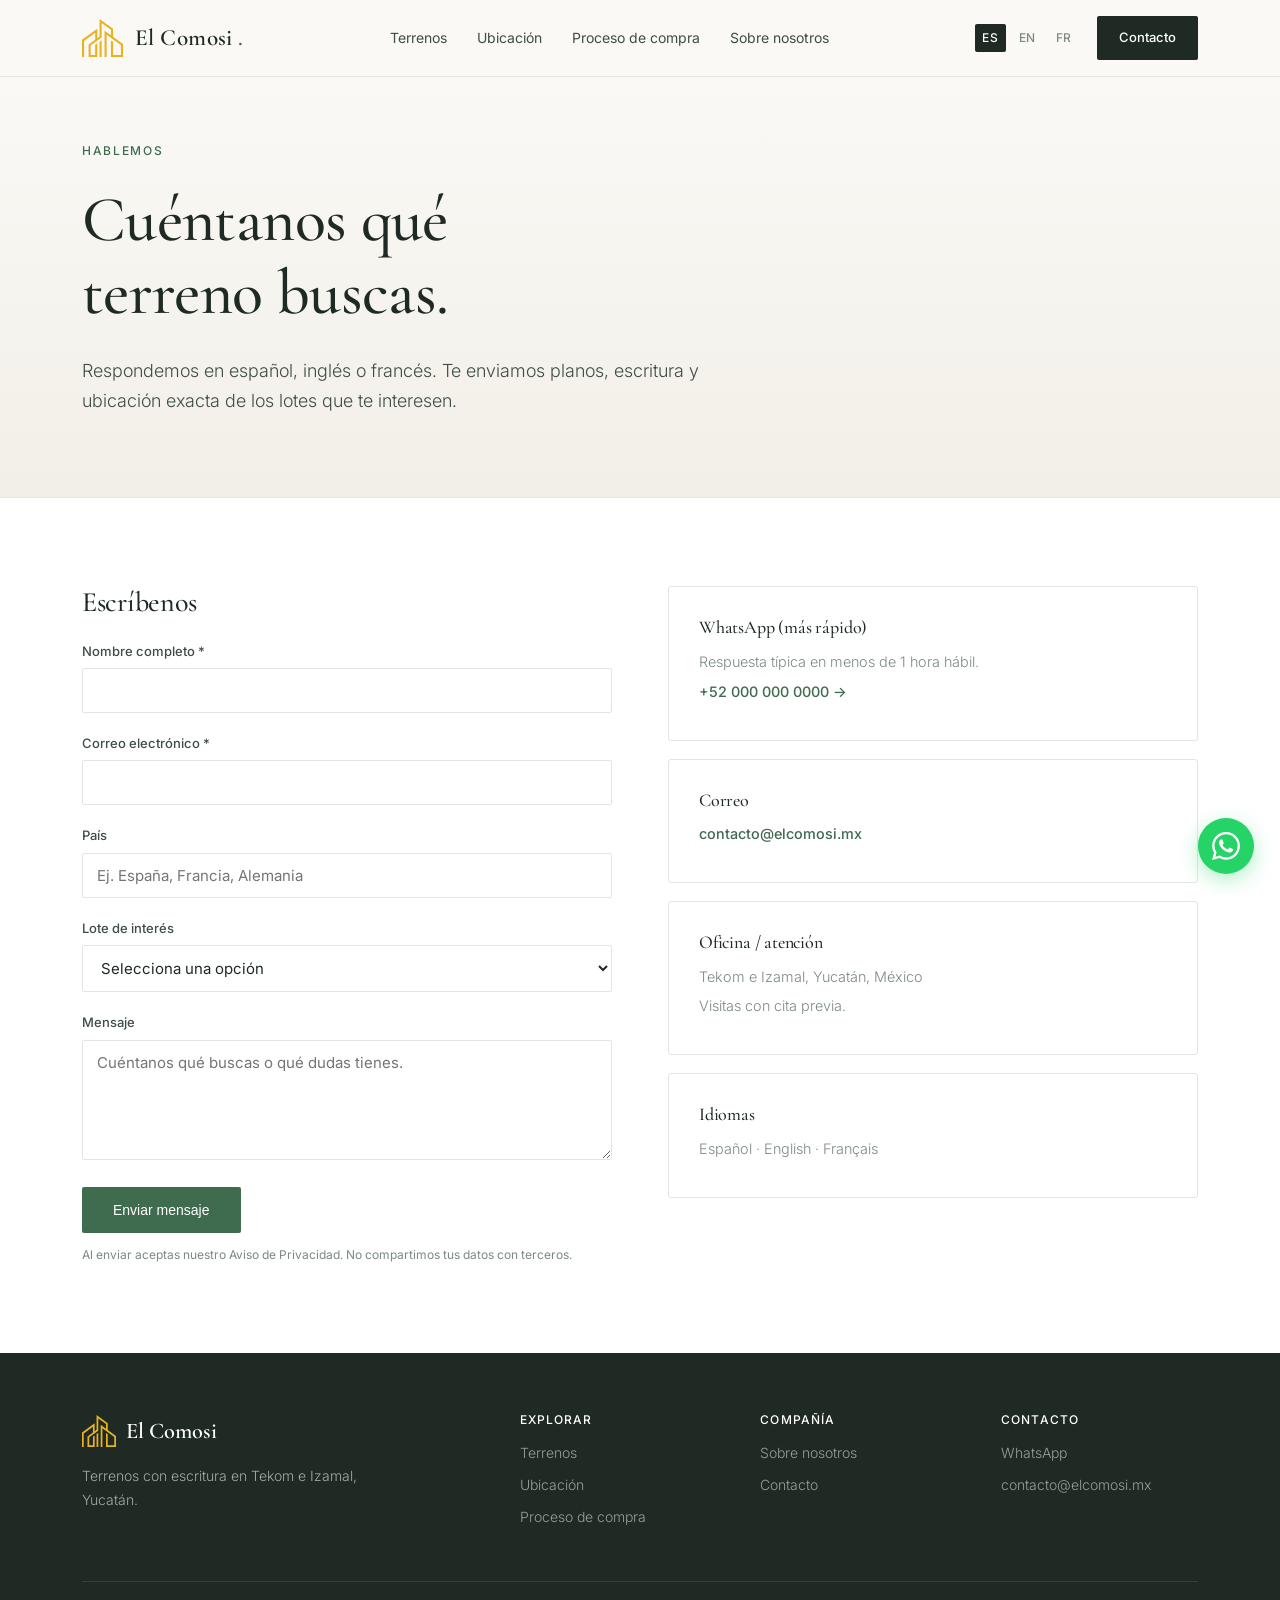
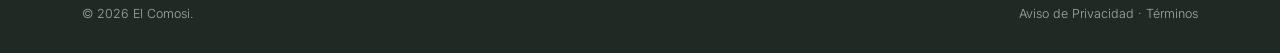
==== contacto.html @ 2b1a4245 "customized site first draft" ====
<!DOCTYPE html>
<html lang="es">
  <head>
    <meta charset="UTF-8" />
    <meta name="viewport" content="width=device-width, initial-scale=1.0" />
    <title>Contacto: terrenos en Yucatán | El Comosi</title>
    <meta
      name="description"
      content="Contáctanos por WhatsApp o correo para recibir información, planos y escritura de los terrenos disponibles en Tekom e Izamal, Yucatán."
    />
    <link rel="canonical" href="https://www.elcomosi.mx/contacto.html" />
    <link
      rel="alternate"
      hreflang="es"
      href="https://www.elcomosi.mx/contacto.html"
    />
    <link
      rel="alternate"
      hreflang="en"
      href="https://www.elcomosi.mx/en/contact.html"
    />
    <link
      rel="alternate"
      hreflang="fr"
      href="https://www.elcomosi.mx/fr/contact.html"
    />
    <link
      href="https://fonts.googleapis.com/css2?family=Cormorant+Garamond:wght@400;500;600&family=Inter:wght@300;400;500;600&display=swap"
      rel="stylesheet"
    />
    <link rel="stylesheet" href="/assets/css/style.css" />
    <link rel="icon" href="/assets/img/logo.svg" type="image/svg+xml" />
  </head>
  <body>
    <header class="site-header">
      <div class="wrap">
        <nav class="main-nav">
          <a href="/" class="brand">
            <img src="/assets/img/logo.svg" alt="El Comosi" />
            <span class="brand-text">
              El Comosi
              <span>.</span>
            </span>
          </a>
          <div class="nav-links">
            <a href="/terrenos.html">Terrenos</a>
            <a href="/ubicacion.html">Ubicación</a>
            <a href="/proceso.html">Proceso de compra</a>
            <a href="/sobre-nosotros.html">Sobre nosotros</a>
          </div>
          <div class="nav-right">
            <div class="lang-switch">
              <a href="/" class="active">ES</a>
              <a href="/en/">EN</a>
              <a href="/fr/">FR</a>
            </div>
            <a href="/contacto.html" class="nav-cta">Contacto</a>
            <button class="menu-toggle" aria-label="Abrir menú">☰</button>
          </div>
        </nav>
      </div>
    </header>

    <section class="hero" style="padding:64px 0 44px;">
      <div class="wrap">
        <div class="eyebrow">Hablemos</div>
        <h1>Cuéntanos qué terreno buscas.</h1>
        <p>
          Respondemos en español, inglés o francés. Te enviamos planos,
          escritura y ubicación exacta de los lotes que te interesen.
        </p>
      </div>
    </section>

    <section class="bg-white">
      <div class="wrap">
        <div class="contact-grid">
          <div>
            <h2 style="font-size:1.75rem;margin-bottom:22px;">Escríbenos</h2>
            <form
              action="https://formspree.io/f/REPLACE_WITH_YOUR_ID"
              method="POST"
            >
              <div class="form-field">
                <label for="nombre">Nombre completo *</label>
                <input type="text" id="nombre" name="nombre" required />
              </div>
              <div class="form-field">
                <label for="email">Correo electrónico *</label>
                <input type="email" id="email" name="email" required />
              </div>
              <div class="form-field">
                <label for="pais">País</label>
                <input
                  type="text"
                  id="pais"
                  name="pais"
                  placeholder="Ej. España, Francia, Alemania"
                />
              </div>
              <div class="form-field">
                <label for="interes">Lote de interés</label>
                <select id="interes" name="interes">
                  <option value="">Selecciona una opción</option>
                  <option>Tekom — lote de 300 m²</option>
                  <option>Izamal — lote de 300 m²</option>
                  <option>Ambos</option>
                  <option>Aún no lo sé</option>
                </select>
              </div>
              <div class="form-field">
                <label for="mensaje">Mensaje</label>
                <textarea
                  id="mensaje"
                  name="mensaje"
                  placeholder="Cuéntanos qué buscas o qué dudas tienes."
                ></textarea>
              </div>
              <button type="submit" class="btn btn-primary">
                Enviar mensaje
              </button>
              <p style="font-size:0.75rem;color:var(--muted);margin-top:12px;">
                Al enviar aceptas nuestro Aviso de Privacidad. No compartimos
                tus datos con terceros.
              </p>
            </form>
          </div>
          <div>
            <div class="contact-card">
              <h3>WhatsApp (más rápido)</h3>
              <p>Respuesta típica en menos de 1 hora hábil.</p>
              <p>
                <a
                  href="https://wa.me/520000000000?text=Hola%2C%20me%20interesan%20los%20terrenos"
                >
                  +52 000 000 0000 →
                </a>
              </p>
            </div>
            <div class="contact-card">
              <h3>Correo</h3>
              <p>
                <a href="mailto:contacto@elcomosi.mx">contacto@elcomosi.mx</a>
              </p>
            </div>
            <div class="contact-card">
              <h3>Oficina / atención</h3>
              <p>Tekom e Izamal, Yucatán, México</p>
              <p>Visitas con cita previa.</p>
            </div>
            <div class="contact-card">
              <h3>Idiomas</h3>
              <p>Español · English · Français</p>
            </div>
          </div>
        </div>
      </div>
    </section>

    <footer class="site-footer">
      <div class="wrap">
        <div class="footer-grid">
          <div>
            <div class="footer-brand">
              <img src="/assets/img/logo.svg" alt="El Comosi" />
              <span>El Comosi</span>
            </div>
            <p style="max-width:34ch;font-weight:300;line-height:1.7;">
              Terrenos con escritura en Tekom e Izamal, Yucatán.
            </p>
          </div>
          <div class="footer-col">
            <h4>Explorar</h4>
            <a href="/terrenos.html">Terrenos</a>
            <a href="/ubicacion.html">Ubicación</a>
            <a href="/proceso.html">Proceso de compra</a>
          </div>
          <div class="footer-col">
            <h4>Compañía</h4>
            <a href="/sobre-nosotros.html">Sobre nosotros</a>
            <a href="/contacto.html">Contacto</a>
          </div>
          <div class="footer-col">
            <h4>Contacto</h4>
            <a href="https://wa.me/520000000000">WhatsApp</a>
            <a href="mailto:contacto@elcomosi.mx">contacto@elcomosi.mx</a>
          </div>
        </div>
        <div class="footer-bottom">
          <span>
            ©
            <span data-year>2026</span>
            El Comosi.
          </span>
          <span>Aviso de Privacidad · Términos</span>
        </div>
      </div>
    </footer>
    <a href="https://wa.me/520000000000" class="whatsapp" aria-label="WhatsApp">
      <svg viewBox="0 0 24 24">
        <path
          d="M17.472 14.382c-.297-.149-1.758-.867-2.03-.967-.273-.099-.471-.148-.67.15-.197.297-.767.966-.94 1.164-.173.199-.347.223-.644.075-.297-.15-1.255-.463-2.39-1.475-.883-.788-1.48-1.761-1.653-2.059-.173-.297-.018-.458.13-.606.134-.133.298-.347.446-.52.149-.174.198-.298.298-.497.099-.198.05-.371-.025-.52-.075-.149-.669-1.612-.916-2.207-.242-.579-.487-.5-.669-.51-.173-.008-.371-.01-.57-.01-.198 0-.52.074-.792.372-.272.297-1.04 1.016-1.04 2.479 0 1.462 1.065 2.875 1.213 3.074.149.198 2.096 3.2 5.077 4.487.709.306 1.262.489 1.694.625.712.227 1.36.195 1.871.118.571-.085 1.758-.719 2.006-1.413.248-.694.248-1.289.173-1.413-.074-.124-.272-.198-.57-.347m-5.421 7.403h-.004a9.87 9.87 0 01-5.031-1.378l-.361-.214-3.741.982.998-3.648-.235-.374a9.86 9.86 0 01-1.51-5.26c.001-5.45 4.436-9.884 9.888-9.884 2.64 0 5.122 1.03 6.988 2.898a9.825 9.825 0 012.893 6.994c-.003 5.45-4.437 9.884-9.885 9.884m8.413-18.297A11.815 11.815 0 0012.05 0C5.495 0 .16 5.335.157 11.892c0 2.096.547 4.142 1.588 5.945L.057 24l6.305-1.654a11.882 11.882 0 005.683 1.448h.005c6.554 0 11.89-5.335 11.893-11.893a11.821 11.821 0 00-3.48-8.413Z"
        />
      </svg>
    </a>
    <script src="/assets/js/main.js"></script>
  </body>
</html>
---- assets/css/style.css ----
/* ============================================================
   El Comosi — Hoja de estilos principal
   Cambia la marca en un solo lugar: --brand-name (texto en HTML)
   ============================================================ */
:root {
  --ink: #1f2a24;
  --ink-soft: #3f4d45;
  --muted: #7c8a80;
  --line: #e2e6e1;
  --bg: #faf9f6;
  --white: #ffffff;
  --accent: #3f6b4f; /* verde selva */
  --accent-dark: #2e5239;
  --sand: #e8dfc9;
  --sand-soft: #f3eee0;
  --danger: #a3402f;
}
* {
  margin: 0;
  padding: 0;
  box-sizing: border-box;
}
html {
  scroll-behavior: smooth;
}
body {
  font-family:
    "Inter",
    -apple-system,
    BlinkMacSystemFont,
    sans-serif;
  color: var(--ink);
  background: var(--bg);
  line-height: 1.65;
  font-weight: 400;
  -webkit-font-smoothing: antialiased;
}
h1,
h2,
h3,
h4 {
  font-family: "Cormorant Garamond", Georgia, serif;
  font-weight: 500;
  line-height: 1.15;
  letter-spacing: -0.01em;
}
a {
  color: inherit;
  text-decoration: none;
}
img {
  max-width: 100%;
  display: block;
}
.wrap {
  max-width: 1180px;
  margin: 0 auto;
  padding: 0 32px;
}
.sr-only {
  position: absolute;
  width: 1px;
  height: 1px;
  overflow: hidden;
  clip: rect(0, 0, 0, 0);
}

/* ---------- NAV ---------- */
header.site-header {
  position: sticky;
  top: 0;
  z-index: 100;
  background: rgba(250, 249, 246, 0.94);
  backdrop-filter: blur(12px);
  border-bottom: 1px solid var(--line);
}
nav.main-nav {
  display: flex;
  align-items: center;
  justify-content: space-between;
  height: 76px;
  gap: 24px;
}
.brand {
  display: flex;
  align-items: center;
  gap: 12px;
}
.brand img {
  height: 38px;
  width: auto;
}
.brand-text {
  font-family: "Cormorant Garamond", serif;
  font-size: 1.45rem;
  font-weight: 600;
  letter-spacing: 0.02em;
}
.brand-text span {
  color: var(--accent);
}
.nav-links {
  display: flex;
  gap: 30px;
  align-items: center;
}
.nav-links a {
  font-size: 0.875rem;
  color: var(--ink-soft);
  transition: color 0.2s;
}
.nav-links a:hover,
.nav-links a.active {
  color: var(--accent);
}
.nav-right {
  display: flex;
  align-items: center;
  gap: 18px;
}
.lang-switch {
  display: flex;
  gap: 6px;
  font-size: 0.75rem;
  font-weight: 500;
  letter-spacing: 0.05em;
}
.lang-switch a {
  padding: 4px 7px;
  border-radius: 2px;
  color: var(--muted);
}
.lang-switch a.active {
  background: var(--ink);
  color: var(--white);
}
.nav-cta {
  font-size: 0.8125rem;
  font-weight: 500;
  background: var(--ink);
  color: var(--white);
  padding: 11px 22px;
  border-radius: 2px;
  transition: background 0.2s;
}
.nav-cta:hover {
  background: var(--accent);
}
.menu-toggle {
  display: none;
  background: none;
  border: none;
  font-size: 1.5rem;
  cursor: pointer;
  color: var(--ink);
}

/* ---------- BOTONES ---------- */
.btn {
  display: inline-block;
  font-size: 0.875rem;
  font-weight: 500;
  padding: 14px 30px;
  border-radius: 2px;
  transition: all 0.2s;
  border: 1px solid transparent;
  cursor: pointer;
}
.btn-primary {
  background: var(--accent);
  color: var(--white);
}
.btn-primary:hover {
  background: var(--accent-dark);
}
.btn-dark {
  background: var(--ink);
  color: var(--white);
}
.btn-dark:hover {
  background: var(--accent);
}
.btn-ghost {
  border-color: var(--line);
  color: var(--ink);
  background: var(--white);
}
.btn-ghost:hover {
  border-color: var(--accent);
  color: var(--accent);
}
.btn-wa {
  background: #25d366;
  color: #fff;
}
.btn-wa:hover {
  background: #1eb857;
}

/* ---------- HERO ---------- */
.hero {
  padding: 96px 0 80px;
  border-bottom: 1px solid var(--line);
  background: linear-gradient(180deg, #faf9f6 0%, #f2efe7 100%);
  position: relative;
  overflow: hidden;
}
.eyebrow {
  font-size: 0.75rem;
  font-weight: 500;
  letter-spacing: 0.14em;
  text-transform: uppercase;
  color: var(--accent);
  margin-bottom: 22px;
}
.hero h1 {
  font-size: clamp(2.5rem, 5.2vw, 4rem);
  max-width: 17ch;
  margin-bottom: 26px;
}
.hero p {
  font-size: 1.125rem;
  color: var(--ink-soft);
  max-width: 58ch;
  margin-bottom: 38px;
  font-weight: 300;
}
.hero-actions {
  display: flex;
  gap: 14px;
  flex-wrap: wrap;
}
.hero-facts {
  display: flex;
  gap: 44px;
  margin-top: 56px;
  padding-top: 32px;
  border-top: 1px solid var(--line);
  flex-wrap: wrap;
}
.hero-fact strong {
  display: block;
  font-family: "Cormorant Garamond", serif;
  font-size: 2rem;
  font-weight: 600;
  color: var(--ink);
  line-height: 1;
}
.hero-fact span {
  font-size: 0.8125rem;
  color: var(--muted);
  text-transform: uppercase;
  letter-spacing: 0.07em;
}

/* ---------- SECCIONES ---------- */
section {
  padding: 88px 0;
}
.section-head {
  margin-bottom: 52px;
  max-width: 64ch;
}
.section-head h2 {
  font-size: clamp(1.9rem, 3.4vw, 2.65rem);
  margin-bottom: 14px;
}
.section-head p {
  font-size: 1.0625rem;
  color: var(--muted);
  font-weight: 300;
}
.bg-white {
  background: var(--white);
}
.bg-sand {
  background: var(--sand-soft);
}

/* ---------- TRUST ---------- */
.trust-bar {
  padding: 52px 0;
  background: var(--white);
  border-bottom: 1px solid var(--line);
}
.trust-grid {
  display: grid;
  grid-template-columns: repeat(3, 1fr);
  gap: 44px;
}
.trust-item {
  display: flex;
  gap: 16px;
  align-items: flex-start;
}
.trust-icon {
  width: 38px;
  height: 38px;
  flex-shrink: 0;
  color: var(--accent);
}
.trust-item h3 {
  font-size: 1.1875rem;
  margin-bottom: 6px;
}
.trust-item p {
  font-size: 0.9rem;
  color: var(--muted);
  font-weight: 300;
}

/* ---------- PROCESO ---------- */
.steps {
  display: grid;
  grid-template-columns: repeat(4, 1fr);
  border-top: 1px solid var(--line);
}
.step {
  padding: 34px 26px 34px 0;
  border-right: 1px solid var(--line);
}
.step:last-child {
  border-right: none;
}
.step-num {
  font-family: "Cormorant Garamond", serif;
  font-size: 2.1rem;
  color: var(--sand);
  font-weight: 600;
  margin-bottom: 12px;
  line-height: 1;
}
.step h3 {
  font-size: 1.0625rem;
  margin-bottom: 7px;
}
.step p {
  font-size: 0.85rem;
  color: var(--muted);
  font-weight: 300;
}

/* ---------- CARDS TERRENOS ---------- */
.card-grid {
  display: grid;
  grid-template-columns: repeat(3, 1fr);
  gap: 26px;
}
.card {
  background: var(--white);
  border: 1px solid var(--line);
  border-radius: 3px;
  overflow: hidden;
  transition: all 0.3s;
  display: flex;
  flex-direction: column;
}
.card:hover {
  border-color: var(--accent);
  box-shadow: 0 14px 36px rgba(31, 42, 36, 0.08);
  transform: translateY(-2px);
}
.card-img {
  height: 190px;
  background-size: cover;
  background-position: center;
  background-color: #ddd8cc;
  position: relative;
}
.badge {
  position: absolute;
  top: 12px;
  left: 12px;
  background: rgba(31, 42, 36, 0.92);
  color: #fff;
  font-size: 0.65rem;
  font-weight: 500;
  letter-spacing: 0.07em;
  text-transform: uppercase;
  padding: 5px 10px;
  border-radius: 2px;
}
.card-body {
  padding: 22px 22px 24px;
  flex: 1;
  display: flex;
  flex-direction: column;
}
.card-body h3 {
  font-size: 1.1875rem;
  margin-bottom: 4px;
}
.card-loc {
  font-size: 0.8125rem;
  color: var(--muted);
  margin-bottom: 16px;
  font-weight: 300;
}
.card-specs {
  display: flex;
  gap: 18px;
  padding-top: 14px;
  border-top: 1px solid var(--line);
  margin-top: auto;
  font-size: 0.8125rem;
  flex-wrap: wrap;
}
.spec-label {
  font-size: 0.65rem;
  text-transform: uppercase;
  letter-spacing: 0.07em;
  color: var(--muted);
  margin-bottom: 2px;
  font-weight: 500;
}
.spec-val {
  font-weight: 500;
  color: var(--ink);
}
.price-tag {
  color: var(--accent);
  font-weight: 600;
}

/* ---------- LEGAL / ANTI-FRAUDE ---------- */
.band-dark {
  background: var(--ink);
  color: var(--white);
  padding: 76px 0;
}
.band-dark h2 {
  color: var(--white);
  font-size: clamp(1.8rem, 3vw, 2.4rem);
  margin-bottom: 18px;
}
.band-dark p {
  color: rgba(255, 255, 255, 0.72);
  font-weight: 300;
  margin-bottom: 30px;
}
.band-grid {
  display: grid;
  grid-template-columns: 1fr 1fr;
  gap: 60px;
  align-items: center;
}
.check-list {
  list-style: none;
}
.check-list li {
  padding: 15px 0;
  border-bottom: 1px solid rgba(255, 255, 255, 0.13);
  display: flex;
  gap: 14px;
  align-items: flex-start;
  font-size: 0.9375rem;
}
.check-list li:last-child {
  border-bottom: none;
}
.check-list .dot {
  width: 6px;
  height: 6px;
  border-radius: 50%;
  background: var(--sand);
  flex-shrink: 0;
  margin-top: 9px;
}
.check-list strong {
  display: block;
  margin-bottom: 2px;
  font-weight: 500;
}
.check-list span {
  color: rgba(255, 255, 255, 0.62);
  font-size: 0.85rem;
  font-weight: 300;
}

/* ---------- NOTARIO / EQUIPO ---------- */
.person {
  display: flex;
  gap: 22px;
  align-items: flex-start;
  background: var(--white);
  border: 1px solid var(--line);
  border-radius: 3px;
  padding: 26px;
}
.person-avatar {
  width: 64px;
  height: 64px;
  border-radius: 50%;
  background: var(--sand-soft);
  display: flex;
  align-items: center;
  justify-content: center;
  font-family: "Cormorant Garamond", serif;
  font-size: 1.5rem;
  color: var(--accent);
  flex-shrink: 0;
  font-weight: 600;
}
.person h3 {
  font-size: 1.1875rem;
  margin-bottom: 2px;
}
.person .role {
  font-size: 0.75rem;
  text-transform: uppercase;
  letter-spacing: 0.07em;
  color: var(--accent);
  font-weight: 500;
  margin-bottom: 10px;
}
.person p {
  font-size: 0.875rem;
  color: var(--muted);
  font-weight: 300;
}

/* ---------- CONTACTO ---------- */
.contact-grid {
  display: grid;
  grid-template-columns: 1fr 1fr;
  gap: 56px;
  align-items: start;
}
.form-field {
  margin-bottom: 20px;
}
.form-field label {
  display: block;
  font-size: 0.8125rem;
  font-weight: 500;
  margin-bottom: 6px;
  color: var(--ink-soft);
}
.form-field input,
.form-field select,
.form-field textarea {
  width: 100%;
  padding: 12px 14px;
  border: 1px solid var(--line);
  border-radius: 2px;
  font-family: inherit;
  font-size: 0.9375rem;
  background: var(--white);
  color: var(--ink);
  transition: border 0.2s;
}
.form-field input:focus,
.form-field select:focus,
.form-field textarea:focus {
  outline: none;
  border-color: var(--accent);
}
.form-field textarea {
  min-height: 120px;
  resize: vertical;
}
.contact-card {
  background: var(--white);
  border: 1px solid var(--line);
  border-radius: 3px;
  padding: 30px;
  margin-bottom: 18px;
}
.contact-card h3 {
  font-size: 1.125rem;
  margin-bottom: 12px;
}
.contact-card a {
  color: var(--accent);
  font-weight: 500;
}
.contact-card p {
  font-size: 0.9rem;
  color: var(--muted);
  font-weight: 300;
  margin-bottom: 6px;
}

/* ---------- CTA ---------- */
.cta {
  background: var(--white);
  text-align: center;
  padding: 92px 0;
  border-top: 1px solid var(--line);
}
.cta h2 {
  font-size: clamp(1.9rem, 3.4vw, 2.65rem);
  max-width: 22ch;
  margin: 0 auto 18px;
}
.cta p {
  color: var(--muted);
  font-size: 1.0625rem;
  max-width: 50ch;
  margin: 0 auto 34px;
  font-weight: 300;
}

/* ---------- FOOTER ---------- */
footer.site-footer {
  background: var(--ink);
  color: rgba(255, 255, 255, 0.6);
  padding: 60px 0 28px;
  font-size: 0.875rem;
}
.footer-grid {
  display: grid;
  grid-template-columns: 2fr 1fr 1fr 1fr;
  gap: 44px;
  margin-bottom: 44px;
}
.footer-brand {
  display: flex;
  align-items: center;
  gap: 10px;
  margin-bottom: 14px;
}
.footer-brand img {
  height: 32px;
}
.footer-brand span {
  font-family: "Cormorant Garamond", serif;
  font-size: 1.4rem;
  color: var(--white);
  font-weight: 600;
}
.footer-col h4 {
  color: var(--white);
  font-size: 0.75rem;
  text-transform: uppercase;
  letter-spacing: 0.09em;
  margin-bottom: 14px;
  font-weight: 500;
  font-family: "Inter", sans-serif;
}
.footer-col a {
  display: block;
  margin-bottom: 9px;
  color: rgba(255, 255, 255, 0.55);
  font-weight: 300;
  transition: color 0.2s;
}
.footer-col a:hover {
  color: var(--sand);
}
.footer-bottom {
  border-top: 1px solid rgba(255, 255, 255, 0.1);
  padding-top: 22px;
  display: flex;
  justify-content: space-between;
  flex-wrap: wrap;
  gap: 12px;
  font-size: 0.78rem;
  font-weight: 300;
}

/* ---------- WHATSAPP FLOAT ---------- */
.whatsapp {
  position: fixed;
  bottom: 26px;
  right: 26px;
  z-index: 200;
  width: 56px;
  height: 56px;
  border-radius: 50%;
  background: #25d366;
  display: flex;
  align-items: center;
  justify-content: center;
  box-shadow: 0 6px 20px rgba(37, 211, 102, 0.35);
  transition: transform 0.2s;
}
.whatsapp:hover {
  transform: scale(1.08);
}
.whatsapp svg {
  width: 28px;
  height: 28px;
  fill: #fff;
}

/* ---------- RESPONSIVE ---------- */
@media (max-width: 900px) {
  .wrap {
    padding: 0 22px;
  }
  .nav-links {
    display: none;
  }
  .menu-toggle {
    display: block;
  }
  .trust-grid {
    grid-template-columns: 1fr;
    gap: 28px;
  }
  .steps {
    grid-template-columns: 1fr 1fr;
  }
  .step {
    border-right: none;
    border-bottom: 1px solid var(--line);
    padding: 26px 0;
  }
  .step:nth-child(odd) {
    border-right: 1px solid var(--line);
    padding-right: 22px;
  }
  .card-grid {
    grid-template-columns: 1fr;
  }
  .band-grid,
  .contact-grid {
    grid-template-columns: 1fr;
    gap: 40px;
  }
  .footer-grid {
    grid-template-columns: 1fr 1fr;
    gap: 28px;
  }
  section {
    padding: 62px 0;
  }
  .hero {
    padding: 68px 0 54px;
  }
  .hero-facts {
    gap: 28px;
  }
}
@media (max-width: 520px) {
  .steps {
    grid-template-columns: 1fr;
  }
  .step {
    border-right: none !important;
    padding-right: 0;
  }
  .footer-grid {
    grid-template-columns: 1fr;
  }
  .hero-actions {
    flex-direction: column;
  }
  .btn {
    text-align: center;
  }
  .nav-right .lang-switch {
    display: none;
  }
}
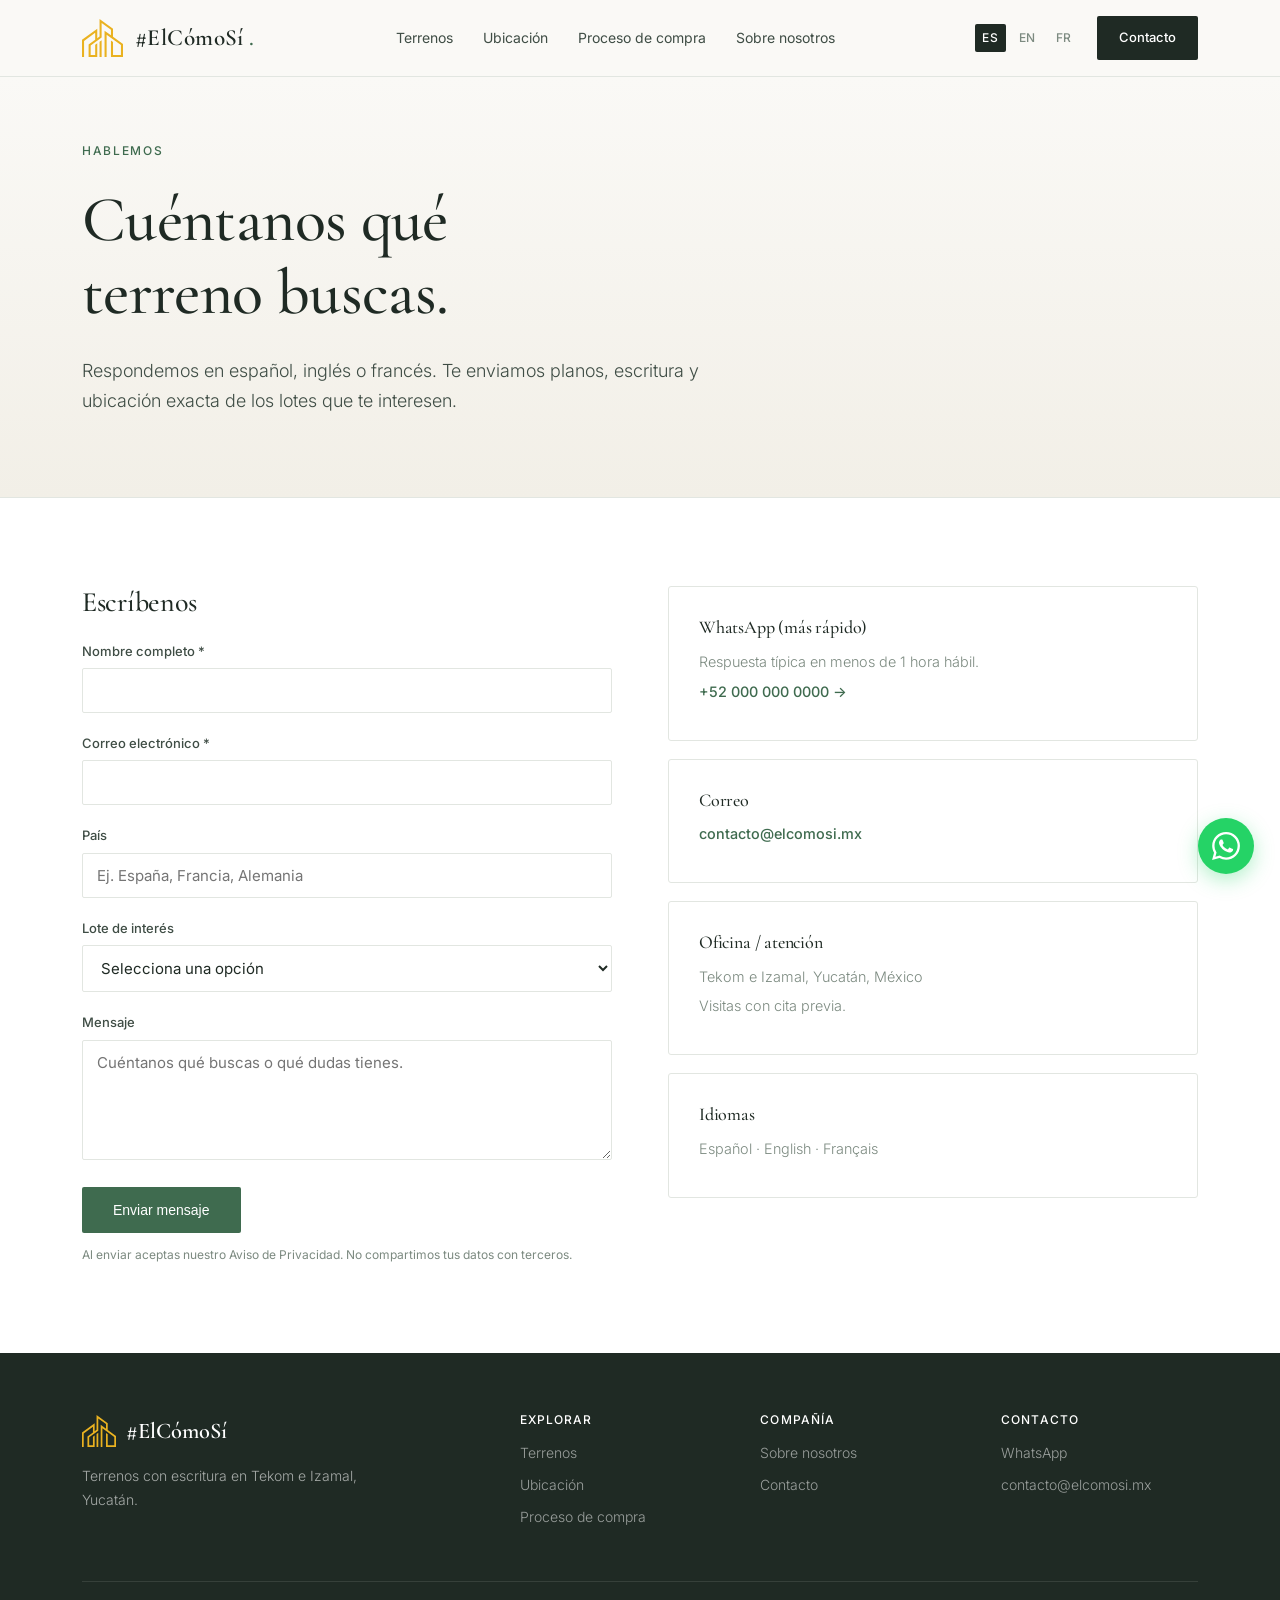
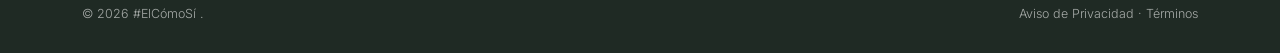
==== commit 751f18e2: "change name to #ElCómoSí" ====
--- a/contacto.html
+++ b/contacto.html
@@ -3,7 +3,7 @@
   <head>
     <meta charset="UTF-8" />
     <meta name="viewport" content="width=device-width, initial-scale=1.0" />
-    <title>Contacto: terrenos en Yucatán | El Comosi</title>
+    <title>Contacto: terrenos en Yucatán | #ElCómoSí</title>
     <meta
       name="description"
       content="Contáctanos por WhatsApp o correo para recibir información, planos y escritura de los terrenos disponibles en Tekom e Izamal, Yucatán."
@@ -36,9 +36,14 @@
       <div class="wrap">
         <nav class="main-nav">
           <a href="/" class="brand">
-            <img src="/assets/img/logo.svg" alt="El Comosi" />
+            <img
+              src="/assets/img/logo.svg"
+              alt="#ElCómoSí
+      "
+            />
             <span class="brand-text">
-              El Comosi
+              #ElCómoSí
+
               <span>.</span>
             </span>
           </a>
@@ -162,8 +167,12 @@
         <div class="footer-grid">
           <div>
             <div class="footer-brand">
-              <img src="/assets/img/logo.svg" alt="El Comosi" />
-              <span>El Comosi</span>
+              <img
+                src="/assets/img/logo.svg"
+                alt="#ElCómoSí
+        "
+              />
+              <span>#ElCómoSí</span>
             </div>
             <p style="max-width:34ch;font-weight:300;line-height:1.7;">
               Terrenos con escritura en Tekom e Izamal, Yucatán.
@@ -190,7 +199,7 @@
           <span>
             ©
             <span data-year>2026</span>
-            El Comosi.
+            #ElCómoSí .
           </span>
           <span>Aviso de Privacidad · Términos</span>
         </div>
